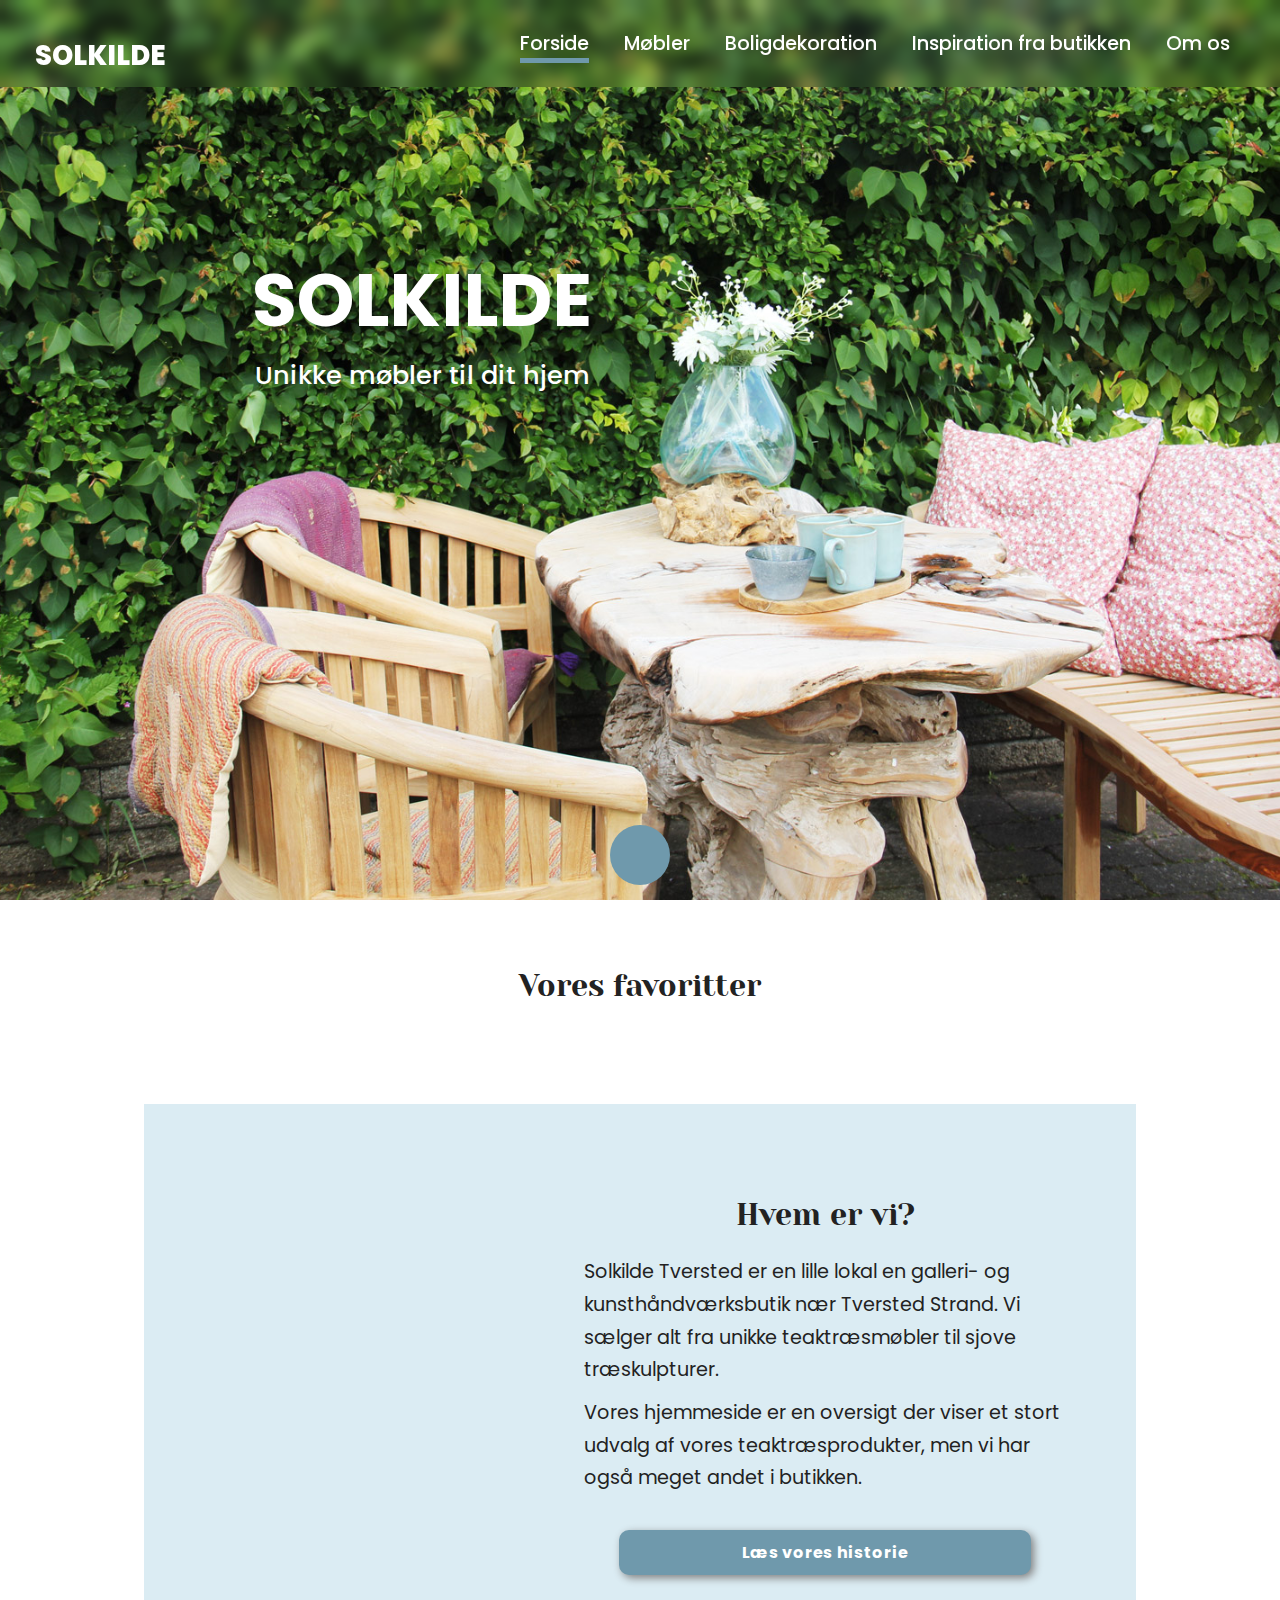
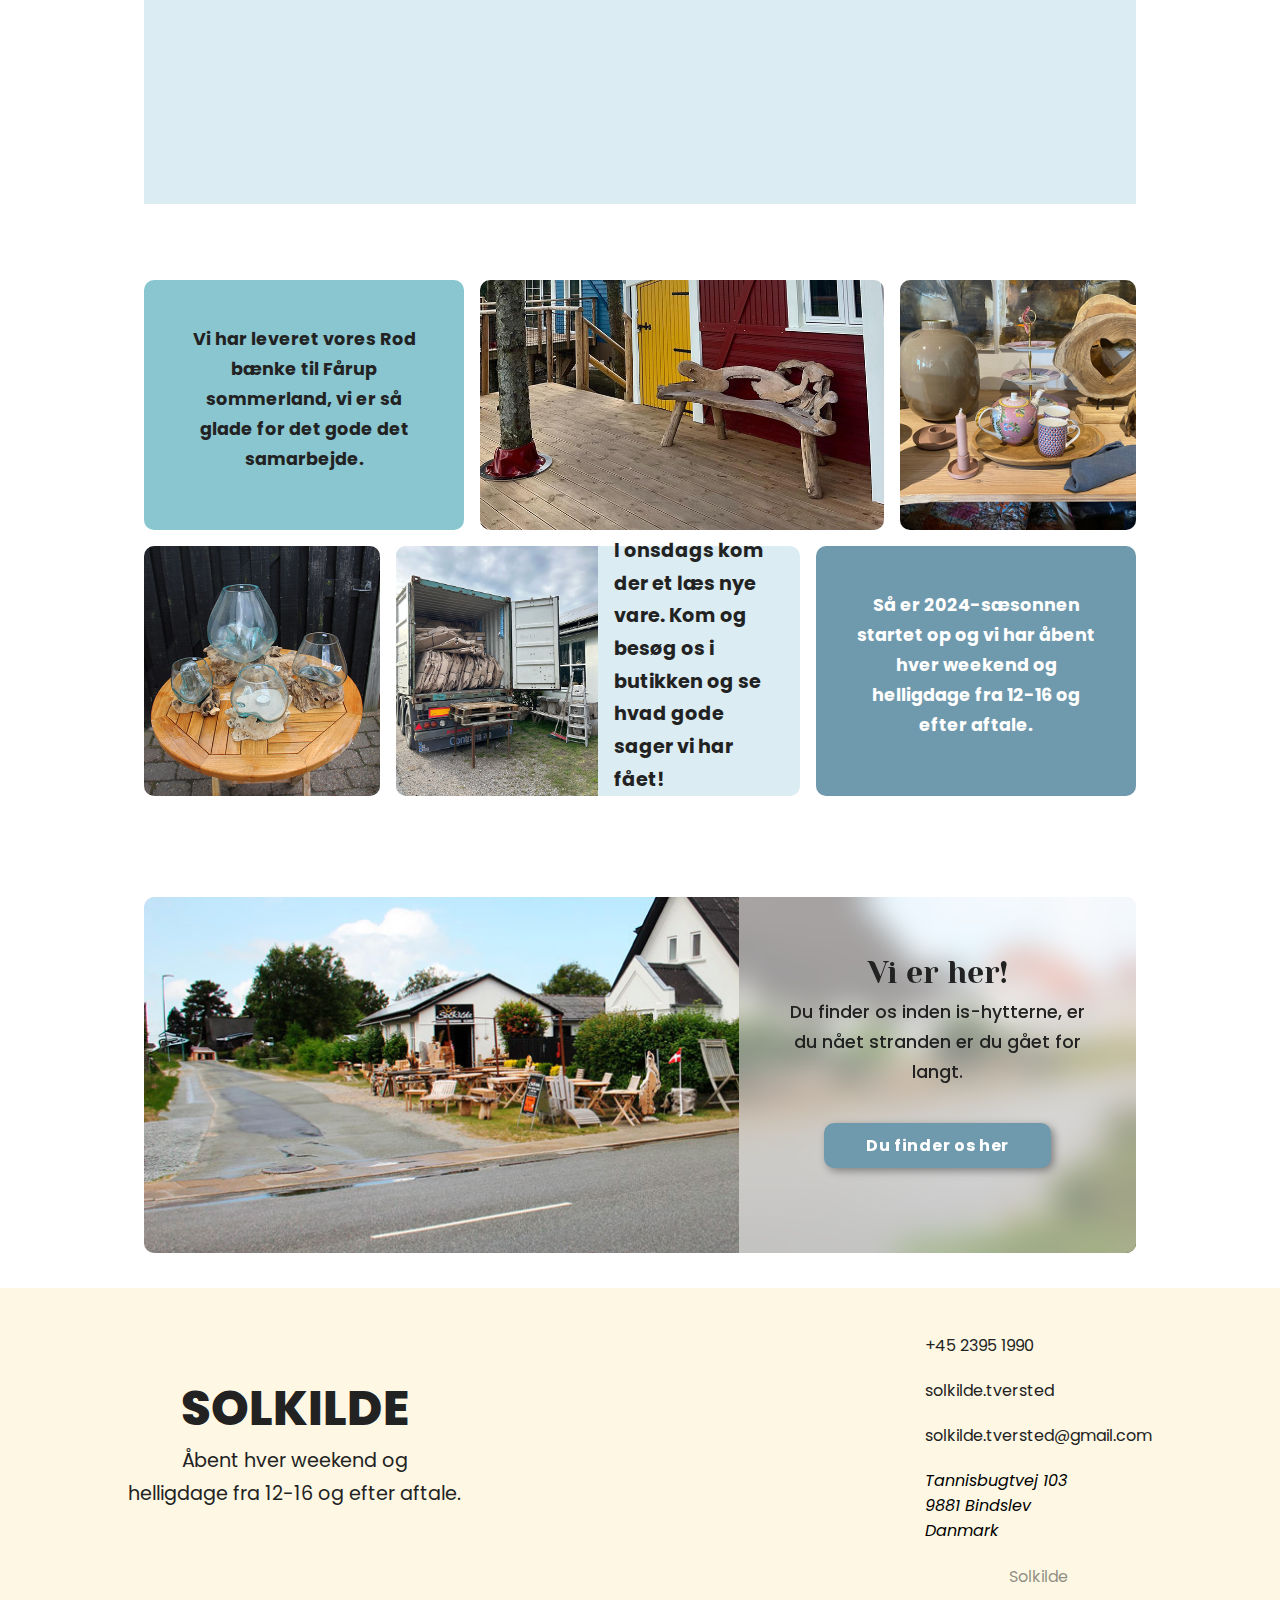
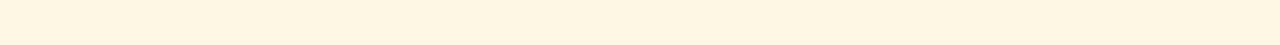
==== index.html @ b766b7ad "Animation" ====
<!DOCTYPE html>
<html lang="da">

<head>
  <meta charset="UTF-8" />
  <meta name="viewport" content="width=device-width, initial-scale=1.0" />
  <meta name="description" content="-" />
  <!--UPDATE-->
  <meta name="keywords" content="-" />
  <!--UPDATE-->

  <title>Solkilde</title>
  <!--UPDATE-->

  <link rel="icon" type="image/x-icon" href="./assets/fav.svg" />
  <!-- UPDATE-->
  <link rel="stylesheet" href="./assets/css/style.css" />
  <link rel="stylesheet" href="https://cdnjs.cloudflare.com/ajax/libs/font-awesome/6.5.2/css/all.min.css"
    integrity="sha512-SnH5WK+bZxgPHs44uWIX+LLJAJ9/2PkPKZ5QiAj6Ta86w+fsb2TkcmfRyVX3pBnMFcV7oQPJkl9QevSCWr3W6A=="
    crossorigin="anonymous" referrerpolicy="no-referrer" />
  <script src="./assets/javascript/app.js" defer></script>
</head>

<body>
  <header class="fullWidthMobil index">
    <nav>
      <a href="./index.html" class="logo">Solkilde</a>
      <button aria-label="menu" class="menu">
        <i class="fa-solid fa-bars"></i>
      </button>
      <!--https://fontawesome.com/icons/bars?f=classic&s=solid-->
      <div class="mobilMenu hidden">
        <button aria-label="close menu">
          <i class="fa-solid fa-xmark"></i></button><!--https://fontawesome.com/icons/xmark?f=classic&s=solid-->
        <p class="logo">Solkilde</p>
        <ul>
          <li><a class="active" href="./index.html">Forside</a></li>
          <li><a href="./mobler.html">Møbler</a></li>
          <li><a href="./boligdekoration.html">Boligdekoration</a></li>
          <li><a href="./inspiration.html">Inspiration fra butikken</a></li>
          <li><a href="./om-os.html">Om os</a></li>
        </ul>
      </div>

      <ul class="desktopNav index">
        <li><a class="active" href="./index.html">Forside</a></li>
        <li><a href="./mobler.html">Møbler</a></li>
        <li><a href="./boligdekoration.html">Boligdekoration</a></li>
        <li><a href="./inspiration.html">Inspiration fra butikken</a></li>
        <li><a href="./om-os.html">Om os</a></li>
      </ul>
    </nav>
    <div class="heroTextBox">
      <h1>Solkilde</h1>
      <h2>Unikke møbler til dit hjem</h2>
    </div>
    <div class="scroll">
     
      <button aria-label="scroll" class="scrollBtn">
        <i class="fa-solid fa-chevron-down"></i>
      </button>
      <!--https://fontawesome.com/icons/chevron-down?f=classic&s=solid-->
    </div>
  </header>

  <main>
    <section>
      <h2 class="index">Vores favoritter</h2>
      <div class="favoritter produktContainer"></div>
    </section>
    <section class="hvemErViSect fullWidthMobil index backgroundSecondary">
      <video autoplay muted>
        <source src="./assets/video/solkildeButik.mp4" type="video/mp4" />
      </video>
      <div class="hvemErViDesktop">
        <h2 class="index">Hvem er vi?</h2>
        <p>
          Solkilde Tversted er en lille lokal en galleri- og
          kunsthåndværksbutik nær Tversted Strand. Vi sælger alt fra unikke
          teaktræsmøbler til sjove træskulpturer.
        </p>
        <p>
          Vores hjemmeside er en oversigt der viser et stort udvalg af vores
          teaktræsprodukter, men vi har også meget andet i butikken.
        </p>
        <a class="btn" href="./om-os.html">Læs vores historie</a>
      </div>
    </section>
    <section class="bentoMobil fullWidthMobil">
      <div class="backgroundAccent">
        <p>
          Vi har leveret vores Rod bænke til Fårup sommerland, vi er så glade
          for det gode det samarbejde.
        </p>
      </div>

      <div class="imgContainer">
        <img src="./assets/img/faarupSommerlandBænk.jpg" alt="Rodbænk stående i Fårup Sommerland. " />
      </div>

      <div class="backgroundInteract">
        <p>
          Så er 2024-sæsonnen startet op og vi har åbent hver weekend og
          helligdage fra 12-16 og efter aftale.
        </p>
      </div>
    </section>
    <section class="bentoDesktop">
      <div class="backgroundAccent item1">
        <p>
          Vi har leveret vores Rod bænke til Fårup sommerland, vi er så glade
          for det gode det samarbejde.
        </p>
      </div>

      <div class="imgContainer item2">
        <img src="./assets/img/faarupSommerlandBænk.jpg" alt="Rodbænk stående i Fårup Sommerland. " />
      </div>

      <div class="imgContainer item3">
        <img src="./assets/img/opsætningbutik.jpg" alt="Rodbænk stående i Fårup Sommerland. " />
      </div>

      <div class="imgContainer item4">
        <img src="./assets/img/rodVaser.jpg" alt="Rodbænk stående i Fårup Sommerland. " />
      </div>

      <div class="item5">
        <div class="imgContainer">
          <img src="./assets/img/container.jpg" alt="Rodbænk stående i Fårup Sommerland. " />
        </div>
        <p>
          I onsdags kom der et læs nye vare. Kom og besøg os i butikken og se
          hvad gode sager vi har fået!
        </p>
      </div>

      <div class="backgroundInteract item6">
        <p>
          Så er 2024-sæsonnen startet op og vi har åbent hver weekend og
          helligdage fra 12-16 og efter aftale.
        </p>
      </div>
    </section>
    <section class="herErVi fullWidthMobil">
      <div>
        <!-- <img src="./assets/img/solkildeButik.jpg" alt="billede af solkilde butik"> -->
      </div>
      <div class="blur">
        <h2 class="index">Vi er her!</h2>
        <p>
          Du finder os inden is-hytterne, er du nået stranden er du gået for
          langt.
        </p>
        <a class="btn"
          href="https://www.google.com/maps/place//data=!4m2!3m1!1s0x4648caab7d698fb9:0x775191254d55f188?sa=X&ved=1t:8290&ictx=111"
          target="_blank">Du finder os her</a>
      </div>
    </section>
  </main>

  <footer></footer>
</body>

</html>
---- assets/css/style.css ----
/* --- IMPORTS --- */

@import url("https://fonts.googleapis.com/css2?family=Poppins:ital,wght@0,100;0,200;0,300;0,400;0,500;0,600;0,700;0,800;0,900;1,100;1,200;1,300;1,400;1,500;1,600;1,700;1,800;1,900&family=Yeseva+One&display=swap");

/* --- VARIABLES --- */
:root {
    /* COLORS */
    --primaryColor: #fdf7e3;
    --secondaryColor: #dbecf3;
    --accentColor: #8ac6d0;
    --interactableColor: #6f99ac;
    --hoverButtonColor: #638a9c;
    --backgroundColor: whiteSmoke;
    --baseTextDarkColor: #222;
    --baseTextLightColor: #ffff;

    /* TEXT  */
    --titleSizeMobile: 2.5rem;
    --baseTextSizeMobile: 1rem;
    --baseTextSizeDesktop: 1.2rem;

    /* SPACING */
    --smallSpacing: 10px;
    --standardSpacing: 16px;
    --mediumSpacing: 35px;
    --largeSpacing: 50px;
    --xLargeSpacing: 90px;

    /* DETAILS */
    --borderRadius: 10px;
    --round: 50%;
    --shadow: 3px 3px 8px gray;
}

/* --- UTILLITIES --- */
*,
*::after,
*::before {
    box-sizing: border-box;
}

.fullWidthMobil {
    grid-column: 1/-1;
}

.backgroundSecondary {
    background: var(--secondaryColor);
    padding: 0 var(--mediumSpacing);
}

.blur {
    background: rgba(255, 255, 255, 0.5);
    padding: var(--largeSpacing);
    height: 100%;
    backdrop-filter: blur(15px);
}

.logo {
    font-size: 1.7rem;
    font-weight: 800;
    text-transform: uppercase;
    text-decoration: none;
    text-align: center;
    display: block;
}

.active:after {
    content: "";
    width: 50%;
    height: 5px;
    background: var(--interactableColor);
    position: absolute;
    bottom: 10px;
}

.hvemErViSect video {
    display: none;
}

.bentoDesktop {
    display: none;
}

.filterDesktopContainer {
    display: none;
}

.imgsContainer {
    display: none;
}

/* --- GENERALS --- */

body {
    margin: 0;
}

main {
    display: grid;
    grid-template-columns: var(--mediumSpacing) repeat(4, 1fr) var(--mediumSpacing);
}

section {
    grid-column: 2/-2;
    margin: var(--smallSpacing) 0;
}

article {}

img {
    width: 100%;
    height: 100%;
    object-fit: cover;
    object-position: center;
}

a,
li,
label {
    font-family: "Poppins", sans-serif;
    color: var(--baseTextDarkColor);
}

i {}

address {
    font-family: "Poppins", sans-serif;
    display: flex;
}

/* --- TEXT --- */
h1,
h2,
h3,
h4,
h5,
h6,
p {
    grid-column: 2 / -2;
    color: var(--baseTextDarkColor);
    line-height: 1.7;
}

h1,
h2.index {
    font-size: 1.9rem;
    margin: var(--standardSpacing) 0;
    text-align: center;
    font-weight: 400;
    font-family: "Yeseva One", serif;
}

h2.index {
    margin: var(--largeSpacing) 0 var(--standardSpacing) 0px;
}

h2 {
    font-size: 1.5rem;
    margin: var(--mediumSpacing) 0 var(--standardSpacing) 0px;
    font-weight: 400;
    font-family: "Yeseva One", serif;
    text-align: center;
}

h3 {
    font-size: 1.2rem;
    margin: var(--smallSpacing);
    text-align: center;
    font-weight: 600;
    font-family: "Poppins", sans-serif;
}

p {
    margin: 0 0 var(--smallSpacing) 0;
    color: var(--baseTextDarkColor);
    font-family: "Poppins", sans-serif;
    font-size: var(--baseTextSizeMobile);
}

/* --- BUTTONS --- */
button {
    background: none;
    border: none;
    cursor: pointer;
}

a.btn,
.filterMobilContainer button,
.produkter button {
    background: var(--interactableColor);
    padding: var(--smallSpacing) var(--standardSpacing);
    text-decoration: none;
    font-weight: 700;
    color: var(--baseTextLightColor);
    border-radius: var(--borderRadius);
    letter-spacing: 0.7px;
    margin: var(--mediumSpacing);
    display: block;
    text-align: center;
    box-shadow: var(--shadow);
}

a.btn:hover,
.produkter button:hover,
.filterMobilContainer button:hover {
    background: var(--hoverButtonColor);
    transform: scale(1.05);
    transition: 0.3s ease-in-out;
}

.filterMobilContainer button,
.produkter button {
    margin: var(--smallSpacing) 0;
    display: flex;
    gap: var(--smallSpacing);
    align-items: center;
    font-size: 1rem;
}

.filterMobilContainer button i {
    font-size: 1.2rem;
}

/* --- NAVIGATION OG INDEX HEADER--- */
.desktopNav {
    display: none;
}

header.index {
    background-image: url("../img/HeroMobil01.jpg");
    height: 100vh;
    background-size: cover;
    background-position: right;
    position: relative;
}

header h1 {
    font-size: 4.6rem;
    font-family: "Poppins", sans-serif;
    text-transform: uppercase;
    font-weight: 700;
    /* margin-top: 350px; */
    color: var(--baseTextLightColor);
}

header h2 {
    font-size: 1.6rem;
    font-family: "Poppins", sans-serif;
    margin:-13% 0;
    font-weight: 500;
    color: var(--baseTextLightColor);
}

header .heroTextBox {
    /* background: rgba(0, 0, 0, 0.4); */
    min-height: 200px;
    position: relative;
    bottom: -15%;
}

header .scroll {
    margin-left: auto;
    margin-right: auto;
    display: flex;
    align-items: center;
    flex-direction: column;
    font-weight: 700;
    position: relative;
    bottom: -52%;
}

header .scroll p {
    font-size: 0.9rem;
    margin: 0;
    color: var(--baseTextLightColor);
}

.scrollBtn {
    font-size: 2.8rem;
    color: white;
    background: var(--interactableColor);
    border-radius: var(--round);
    width: 60px;
    height: 60px;
    animation: bounce 1.8s ease infinite;

}
@keyframes bounce {
  50%{
    transform: translateY(-30%);
  }  
}
nav {
    /* padding: var(--mediumSpacing) var(--mediumSpacing) var(--smallSpacing) var(--mediumSpacing); */
    display: flex;
    justify-content: space-between;
}

nav button {
    font-size: 2.5rem;
}

nav .logo,
nav .menu {
    padding: var(--mediumSpacing) var(--mediumSpacing) var(--smallSpacing) var(--mediumSpacing);
}

.index nav .logo,
.index nav .menu {
    color: var(--baseTextLightColor);
}

.mobilMenu {
    background: var(--secondaryColor);
    position: absolute;
    width: 100%;
    height: 100vh;
    padding: var(--smallSpacing);
    display: flex;
    flex-direction: column;
    z-index: 100;
}

nav .mobilMenu button {
    width: 50px;
    font-size: 3.5rem;
    position: absolute;
    right: 10px;
}

nav .mobilMenu .logo {
    text-align: center;
    font-size: 2.7rem;
    margin: var(--largeSpacing);
    color: var(--baseTextDarkColor);
}

nav .mobilMenu ul {
    padding: 0;
}

nav .mobilMenu li {
    list-style: none;
}

nav .mobilMenu a {
    text-decoration: none;
    font-size: 1.5rem;
    font-weight: 700;
    width: 100%;
    height: 70px;
    display: flex;
    align-items: center;
    justify-content: center;
    position: relative;
}

/* --- FOOTER --- */
footer {
    background: var(--primaryColor);
    padding: var(--mediumSpacing);
}

footer p {
    text-align: center;
}

footer a {
    text-decoration: none;
}

footer .kontakt {
    display: flex;
    flex-direction: column;
}

footer .kontakt div {
    display: flex;
    gap: var(--smallSpacing);
    margin: var(--smallSpacing) 0;
}

footer i {
    font-size: 2rem;
}

footer .copyright {
    justify-content: center;
    align-items: baseline;
    gap: 2px;
}

footer .copyright i,
footer .copyright p {
    font-size: 1rem;
    color: rgba(34, 34, 34, 0.5);
}

/* --- CONTAINERS --- */

.produktContainer.favoritter,
.produktContainer.mobler,
.produktContainer.relateredeProdukter,
.produktContainer.boligdekoration {
    display: flex;
    flex-wrap: wrap;
    gap: var(--standardSpacing);
}

.omSolkildeContainer {
    padding: 0 var(--mediumSpacing);
}

/* --- BENTOBOX --- */

.backgroundAccent {
    background: var(--accentColor);
    padding: var(--mediumSpacing);
    font-weight: 700;
    margin: var(--mediumSpacing) 0;
    text-align: center;
}

.backgroundAccent p {
    font-size: 1.1rem;
}

.bentoMobil .imgContainer {
    height: 250px;
}

.bentoMobil .imgContainer img {
    object-position: bottom;
}

.backgroundInteract {
    background: var(--interactableColor);
    padding: var(--mediumSpacing);
    font-weight: 700;
    margin-top: var(--mediumSpacing);
    text-align: center;
}

.backgroundInteract p {
    font-size: 1.1rem;
    color: var(--baseTextLightColor);
}

/* --- HER ER VI --- */
.herErVi h2 {
    margin: 0;
}

.herErVi p {
    font-size: 1.1rem;
    font-weight: 500;
}

.herErVi {
    background-image: url("../img/solkildeButik.jpg");
    background-size: cover;
    margin: var(--mediumSpacing) 0;
    text-align: center;
}

/* --- FREMSTILLING--- */
.fremstilling {
    margin: var(--mediumSpacing) 0;

    position: relative;
}

.fremstilling video {
    position: absolute;
    height: 100%;
    width: 100%;
    object-fit: cover;
    object-position: center;
}

.fremstilling .blur {
    height: 100%;
}

/* --- BEHANDLING OG PLEJE --- */

.behandlingOgPleje h3 {
    margin: 0;
}

.behandlingOgPleje .behandlingContainer {
    display: flex;
    flex-direction: column;
    gap: var(--mediumSpacing);
}

.behandlingOgPleje img {
    border-radius: var(--borderRadius) var(--borderRadius) 0 0;
    object-fit: cover;
    object-position: center;
}

.behandlingOgPleje .imgContainer {
    height: 200px;
}

/* --- HANDEL PÅ SIDEN --- */
.handel .imgContainer {
    width: 100%;
    height: 300px;
}

.handel {
    padding: 0;
    margin-bottom: var(--mediumSpacing);
}

.handel h2 {
    margin: var(--mediumSpacing) var(--mediumSpacing) 0 var(--mediumSpacing);
}

.handel p {
    margin: var(--smallSpacing) var(--mediumSpacing);
}

/* --- OPSTILING --- */

.opstilling {
    background: var(--secondaryColor);
}

.opstilling .imgContainer {
    height: 250px;
}

.opstilling .text {
    padding: var(--smallSpacing) var(--mediumSpacing);
}

/* --- PRODUKT CARD --- */

.produktPreview {
    width: 47%;
    margin-bottom: var(--smallSpacing);
}

.produktPreview a {
    text-decoration: none;
}

.produktPreview img {
    border-radius: var(--borderRadius);
    height: 150px;
}

.produktPreview h3 {
    text-align: center;
    margin: 0;
    font-weight: 400;
}

/* --- PRODUKT SIDE  --- */

.produktsideContainerMobil .imgContainer {
    height: 350px;
}

.produktsideContainerMobil .produktInfo {
    padding: 0 var(--mediumSpacing);
}

.produktsideContainerMobil h1 {
    text-align: left;
    margin: 0;
}

.produktsideContainerMobil .pris {
    font-style: italic;
    font-size: 1.2rem;
}

.produktsideContainerMobil .size p {
    margin: 0;
    font-weight: 700;
}

.produktsideContainerMobil .teak {
    display: flex;
    align-items: center;
    gap: 3px;
    margin: var(--standardSpacing) var(--standardSpacing);
}

.produktsideContainerMobil .teak .imgContainer {
    height: 50px;
    width: 50px;
}

.faqBox {
    border: 2px solid var(--accentColor);
    border-radius: var(--borderRadius);
    padding: var(--smallSpacing);
    margin: var(--smallSpacing) 0;
}

.faqBox .icon {
    color: var(--accentColor);
    font-size: 2.5rem;
}

.faqBox h3 {
    display: flex;
    align-items: center;
    gap: var(--smallSpacing);
    line-height: 1.3;
    font-size: 1rem;
    text-align: left;
}

.faqBox p {
    margin: 0 var(--mediumSpacing);
}

/* --- KONTAKT  --- */
.contact {
    background: var(--secondaryColor);
    padding: 0 var(--mediumSpacing);
}

.contact input,
.contact textarea {
    border: 1px solid var(--accentColor);
    border-radius: var(--borderRadius);
    width: 100%;
    padding: 15px var(--standardSpacing);
    font-family: "Poppins", sans-serif;
}

.contact textarea {
    height: 150px;
}

.contact label {
    position: absolute;
    margin-left: 20px;
    color: grey;
    transition: all 0.4s;
    top: 25px;
    transform: translateY(-50%);
    cursor: text;
    display: block;
}

.contact .formGroup {
    position: relative;
    margin-top: 25px;
}

.contact .moveUp {
    margin-top: -25px;
    margin-left: 5px;
    font-size: 14px;
    background: var(--interactableColor);
    color: white;
    padding: 4px 8px;
    border-radius: var(--borderRadius);
    min-width: 50px;
}

.contact #submitBtn {
    background: var(--interactableColor);
    color: white;
    float: right;
    border-radius: var(--borderRadius);
    padding: var(--smallSpacing) var(--mediumSpacing);
    font-size: 1.3rem;
    font-weight: 700;
    margin: var(--smallSpacing) 0 var(--largeSpacing) 0;
}

/* --- FILTER --- */
.filterMobilContainer {
    display: flex;
    align-items: flex-end;
    flex-direction: column;
    position: relative;
    margin: 0 var(--mediumSpacing);
}

.filterMobilContainer .filterBox {
    width: 100%;
    padding: var(--mediumSpacing);
    background: white;
    position: absolute;

    border: 2px solid var(--interactableColor);
    border-radius: var(--borderRadius);
}

.filterMobilContainer button {
    width: 110px;
    justify-content: center;
}

.filterMobilContainer .filterGroup {
    display: flex;
    flex-direction: column;
    border-bottom: 3px solid var(--accentColor);
}

.filterMobilContainer .filterBox button {
    background: none;
    box-shadow: none;
    color: #222;
    width: 50px;
    position: absolute;
    right: 10px;
    top: 10px;
}

.filterMobilContainer .filterBox button i {
    font-size: 2.5rem;
}

.filterGroup input {
    width: 20px;
    height: 20px;
    border-radius: var(--borderRadius);
    border: 92px solid #222;
}

.filterBox label {
    height: 40px;
    display: flex;
    align-items: center;
    gap: 5px;
}

/* --- TING DER SKAL VÆRE HER FORDI SPECIFICITY --- */

.hidden {
    display: none;
}

/* --- MEDIA QUERY--- */
@media only screen and (min-width: 900px) {
    .fremstilling .blur {
        margin-left: 40%;
    }
}

@media only screen and (min-width: 1200px) {

    header.index {
        background-image: url("../img/Hero01.jpg");
        height: 100vh;
        background-size: cover;
        background-position: center;
        position: relative;
    }
    header .heroTextBox{
            min-height: 200px;
            position: relative;
            bottom: -15%;
            left: -17%;
        }
        header h2 {
            font-size: 1.6rem;
            font-family: "Poppins", sans-serif;
            margin: -2% 0;
            font-weight: 500;
            color: var(--baseTextLightColor);
        }
    
        header .scroll {
            margin-left: auto;
            margin-right: auto;
            display: flex;
            align-items: center;
            flex-direction: column;
            font-weight: 700;
            position: relative;
            bottom: -58%;
        }
    main {
        grid-template-columns: 10% repeat(12, 1fr) 10%;
        gap: var(--standardSpacing);
    }

    .fullWidthMobil {
        grid-column: 2/-2;
    }

    .omSolkilde {
        display: flex;
    }

    .omSolkilde .imgContainer {
        /* max-height: 700px; */
        width: 40%;
    }

    .omSolkildeContainer {
        width: 60%;
    }

    p,
    li {
        font-size: var(--baseTextSizeDesktop);
    }

    h1 {
        font-size: 3.2rem;
    }

    h2 {
        font-size: 2.3rem;
    }

    .omSolkildeContainer h1 {
        text-align: left;
    }

    section {
        /* height: 90vh; */
        margin-bottom: var(--largeSpacing);
    }

    .fullWidthDesktop {
        grid-column: 1/-1;
    }

    .fremstilling .blur {
        margin-left: 55%;
        padding: var(--smallSpacing) var(--xLargeSpacing);
        backdrop-filter: blur(25px);
    }

    .fremstilling {
        min-height: 600px;
    }

    .behandlingOgPleje .behandlingContainer {
        flex-direction: row;
    }

    .behandlingCard {
        width: 33%;
    }

    .behandlingContainer h3 {
        margin-top: var(--smallSpacing);
    }

    .handel {
        display: flex;
        height: 650px;
    }

    .handel .imgContainer {
        height: 100%;
        width: 60%;
    }

    .handelContainerDesktop {
        width: 40%;
        padding: var(--largeSpacing);
    }

    /* Media QUERY forside */
    .favoritter.produktContainer {
        flex-wrap: nowrap;
    }

    .hvemErViSect video {
        width: 55%;
        object-fit: cover;
        object-position: center;
        border-radius: var(--borderRadius);
        margin: var(--mediumSpacing);
        display: flex;
    }

    .hvemErViSect {
        display: flex;
        height: 700px;
    }

    .hvemErViDesktop {
        margin: var(--mediumSpacing);
    }

    .bentoMobil {
        display: none;
    }

    .bentoDesktop {
        display: grid;
        grid-template-rows: 250px 250px;
        grid-template-columns: repeat(12, 1fr);
        gap: var(--standardSpacing);
    }

    .bentoDesktop .item1 {
        grid-column: 1/5;

        margin: 0;
        display: flex;
        align-items: center;
    }

    .bentoDesktop .item2 {
        grid-column: 5/10;
    }

    .bentoDesktop .item3 {
        grid-column: 10/13;
    }

    .bentoDesktop .item4 {
        grid-column: 1/4;
        grid-row: 2;
    }

    .bentoDesktop .item5 {
        grid-column: 4/9;
        grid-row: 2;
        display: flex;
        align-items: center;
        background: var(--secondaryColor);
    }

    .bentoDesktop .item5 .imgContainer {
        width: 50%;
        height: 100%;
    }

    .bentoDesktop .item5 p {
        width: 50%;
        padding: var(--standardSpacing);
        font-weight: 700;
    }

    .bentoDesktop .item6 {
        grid-column: 9/13;
        grid-row: 2;
        margin: 0;
        display: flex;
        align-items: center;
    }

    .item1,
    .item2 img,
    .item3 img,
    .item4 img,
    .item5,
    .item6 {
        border-radius: var(--borderRadius);
    }

    .item5 img {
        border-radius: var(--borderRadius) 0 0 var(--borderRadius);
    }

    .herErVi .blur {
        margin-left: 60%;
        border-radius: 0 var(--borderRadius) var(--borderRadius) 0;
    }

    .herErVi {
        background-position: center;
        background-size: cover;
        border-radius: var(--borderRadius);
    }

    footer {
        display: flex;
        justify-content: space-between;
        padding: var(--mediumSpacing) 10%;
    }

    footer .logo {
        margin-top: var(--largeSpacing);
        font-size: 3rem;
    }

    .menu {
        display: none;
    }

    .desktopNav {
        display: flex;
        gap: var(--mediumSpacing);
        padding: 0;
        margin: 0;
        align-items: center;
        margin-right: var(--largeSpacing);
    }

    .desktopNav.index a {
        color: var(--baseTextLightColor);
        text-decoration: none;
        font-size: 1.2rem;
        font-weight: 500;
    }

    .desktopNav a {
        text-decoration: none;
        font-size: 1.2rem;
        font-weight: 500;
    }

    nav {
        backdrop-filter: blur(8px);
    }

    .desktopNav li {
        list-style: none;
        position: relative;
    }

    .active::after {
        width: 100%;
        left: 0;
        bottom: -5px;
    }

    .desktopNav a:hover {
        /* todo */
    }

    .beskrivelse {
        grid-column: 4/12;
        margin: 0 var(--xLargeSpacing);

    }

    .filterMobilContainer {
        display: none;
    }

    .filterDesktopContainer {
        display: flex;
        grid-column: 2/5;
    }

    .filterDesktopContainer .filterBox {
        padding: var(--mediumSpacing);
        background: white;
        border: 2px solid var(--interactableColor);
        border-radius: var(--borderRadius);
        width: 100%;
        max-height: 1250px;
    }

    .filterDesktopContainer h3 {
        text-align: left;
        font-size: 1rem;
    }

    .produkter {
        grid-column: 5/-2;
    }

    .produkter .produktPreview {
        width: 31%;
    }

    .produktPreview img {
        height: 250px;
    }

    .produkter button {
        margin: auto;
    }

    .opstilling {
        display: flex;
    }

    .opstilling .imgContainer {
        width: 50%;
        height: 100%;
    }

    .opstilling .text {
        width: 50%;
        padding: var(--largeSpacing) var(--xLargeSpacing);
    }

    /* selve Produket */
    .allFaq {
        display: flex;
        gap: var(--standardSpacing);
    }

    .allFaq .faqBox {
        width: fit-content;
        margin: 0;
        height: 1fr;

    }

    .faqBox p {
        margin: 0 var(--standardSpacing) var(--standardSpacing);
    }

    .faqBox h3 {
        font-size: 1.3rem;
    }

    .contact {
        border-radius: var(--borderRadius);
    }

    .contact form {
        display: flex;
        gap: var(--smallSpacing);
        width: 100%;
    }

    .contact .formContainer {
        width: 50%;
    }

    .contact #message {
        height: 210px;
    }

    .produktContainer.relateredeProdukter {
        flex-wrap: nowrap;
    }

    .produktsideContainerMobil {
        display: flex;
        margin: 0;
    }

    .produktImgContainer {
        width: 45%;
    }

    .produktsideContainerMobil .produktInfo {
        width: 55%;
    }

    .mainImg img {

        border-radius: 0 10px 10px 0;
    }

    .produktsideContainerMobil .imgContainer {
        height: 70vh;
    }

    .imgsContainer {

        display: flex;
        width: 100%;
        height: 150px;
        flex-direction: row;
        align-items: center;
        justify-content: center;
        padding: var(--smallSpacing);
        gap: var(--smallSpacing);

    }

    .imgsContainer img {
        border-radius: var(--borderRadius);
        width: 19%;

    }


}
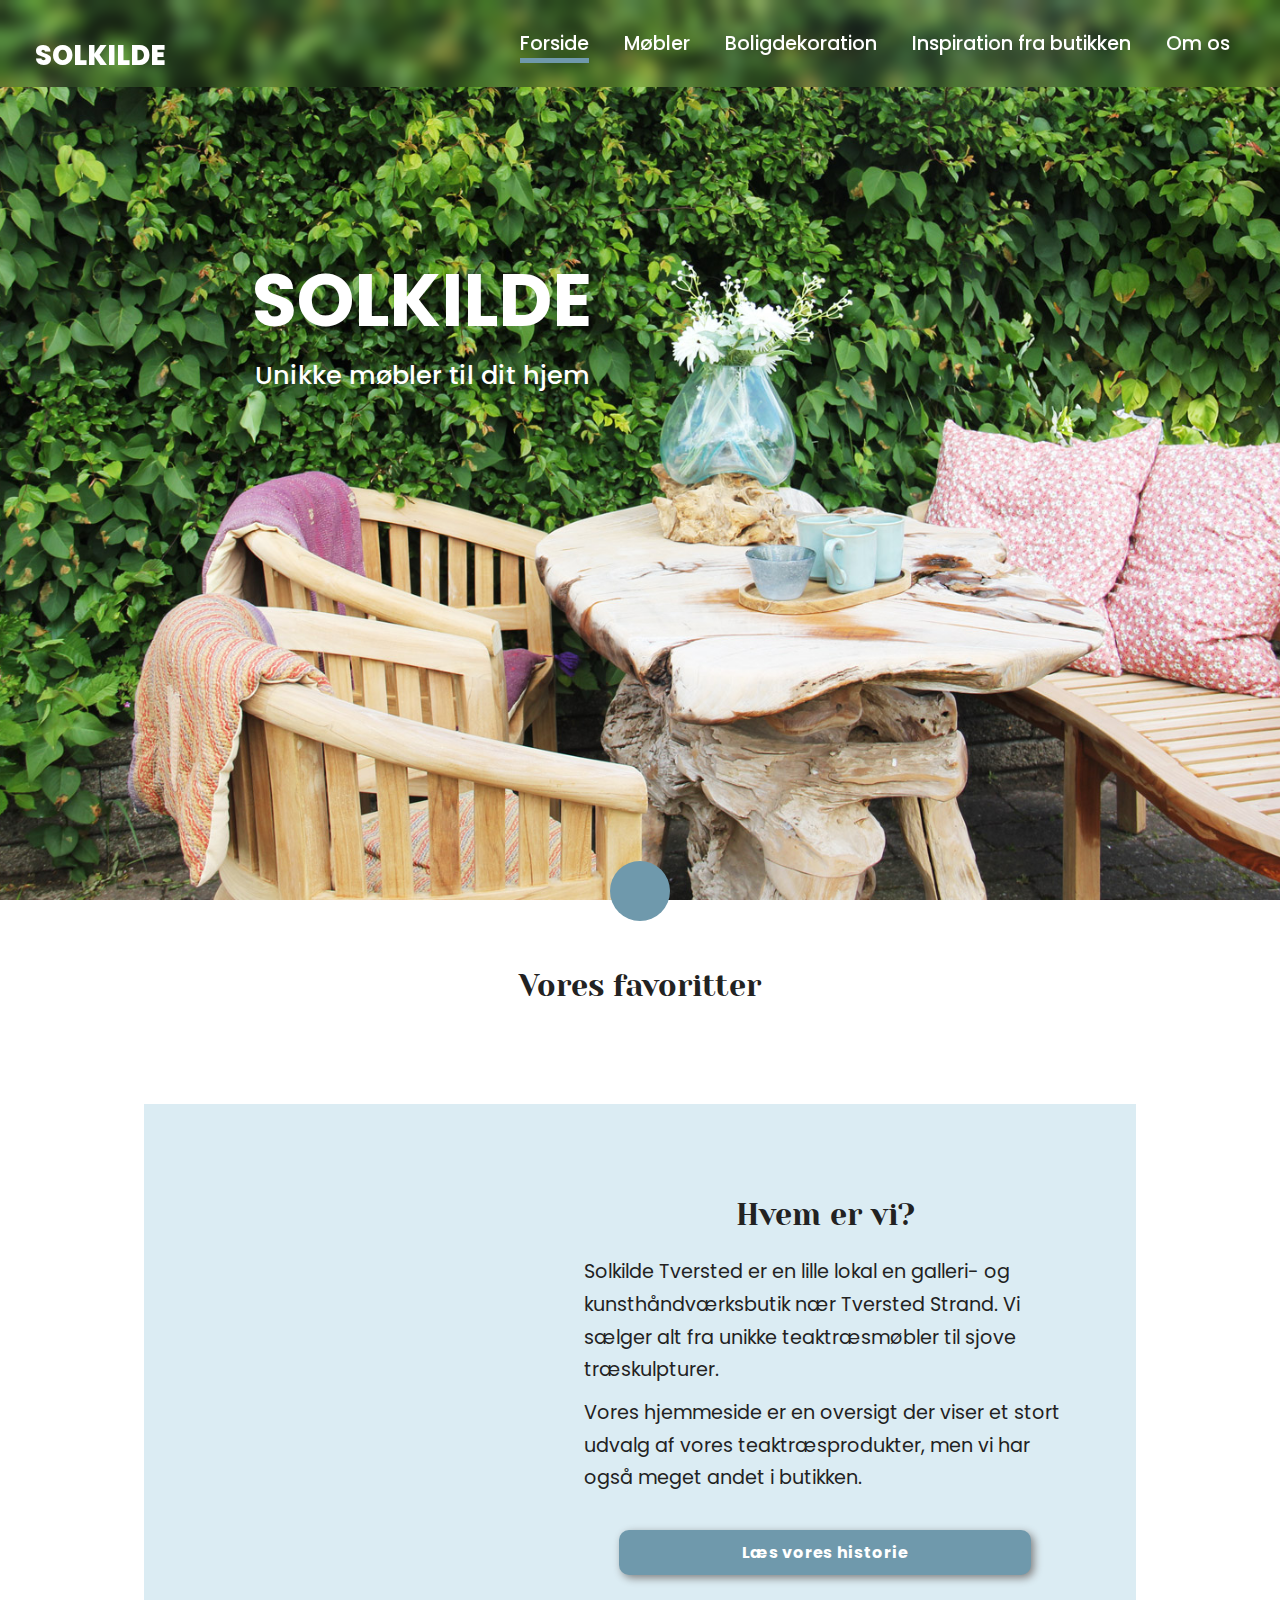
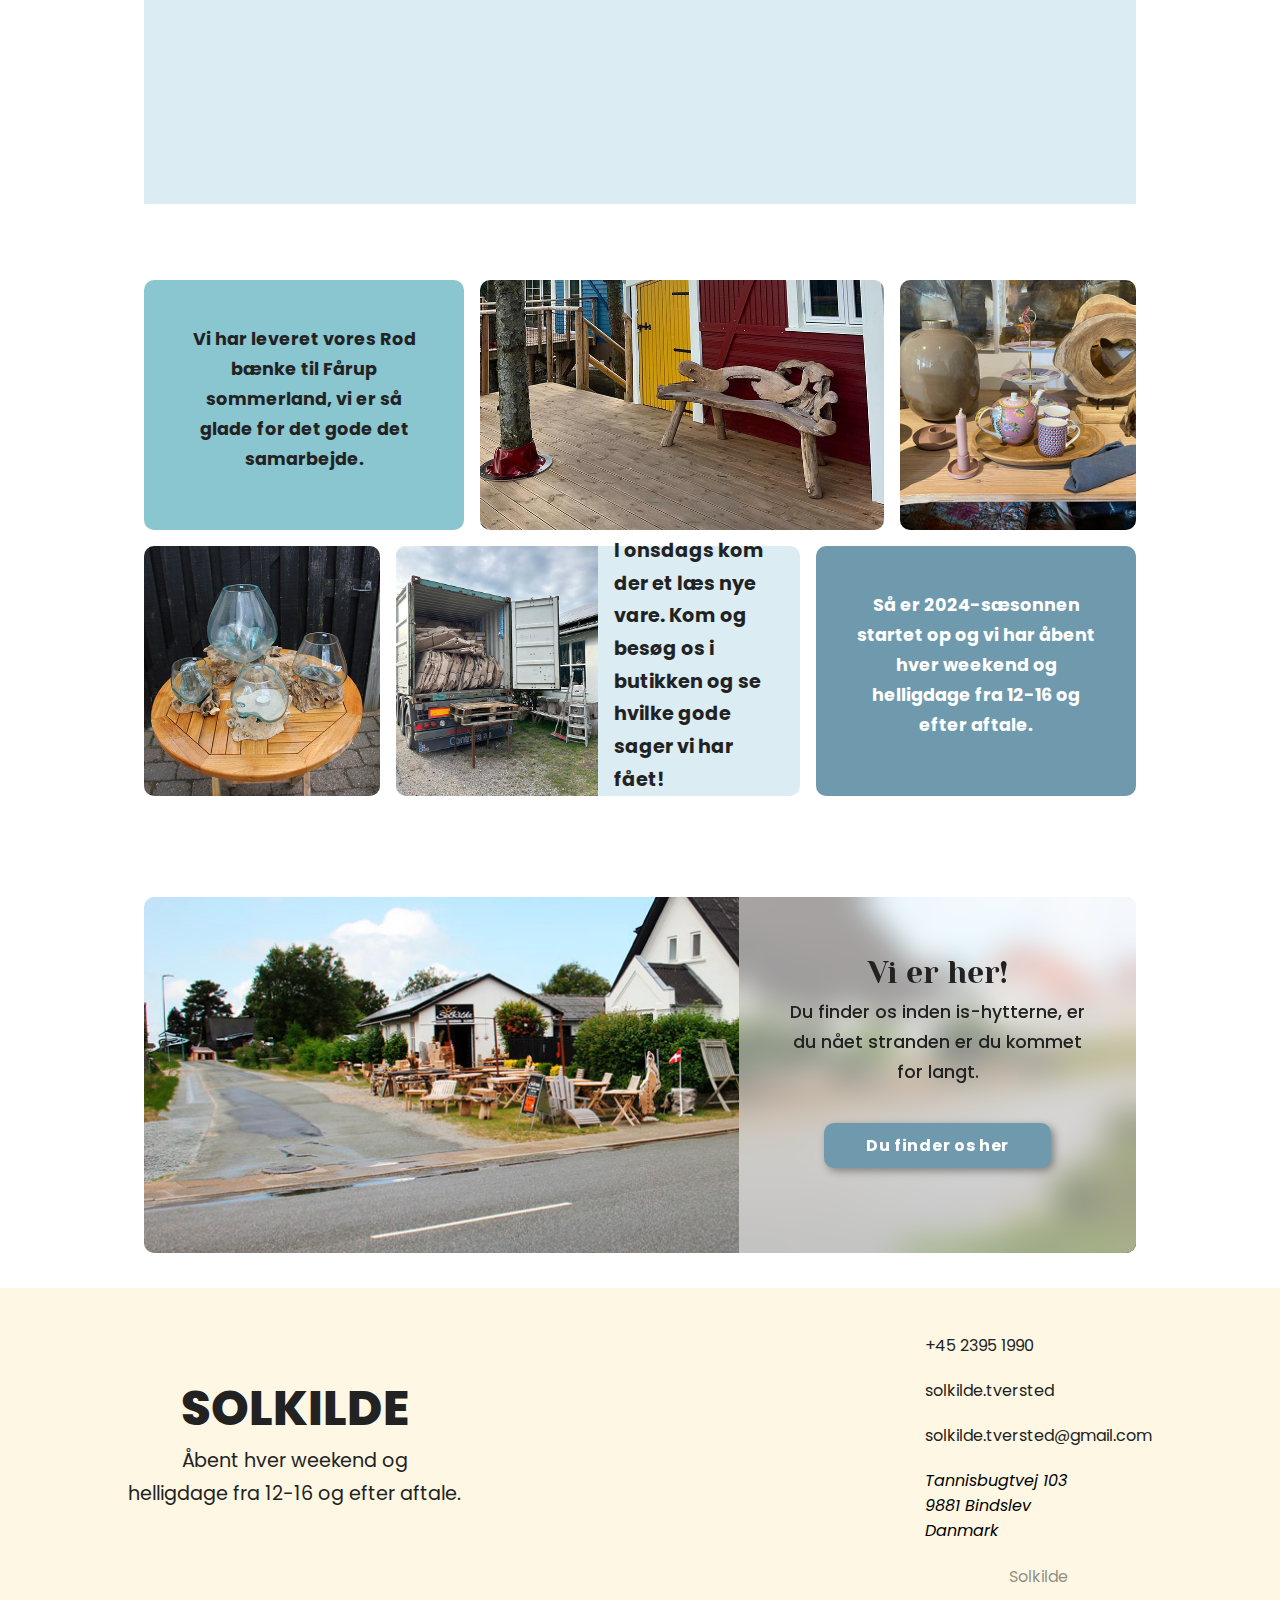
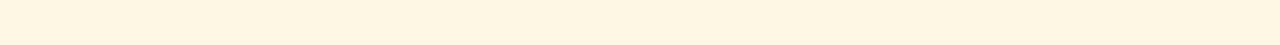
==== commit bf70fbba: "Deleted comments for icons" ====
--- a/index.html
+++ b/index.html
@@ -1,165 +1,182 @@
 <!DOCTYPE html>
 <html lang="da">
+  <head>
+    <meta charset="UTF-8" />
+    <meta name="viewport" content="width=device-width, initial-scale=1.0" />
+    <meta name="description" content="-" />
+    <!--UPDATE-->
+    <meta name="keywords" content="-" />
+    <!--UPDATE-->
 
-<head>
-  <meta charset="UTF-8" />
-  <meta name="viewport" content="width=device-width, initial-scale=1.0" />
-  <meta name="description" content="-" />
-  <!--UPDATE-->
-  <meta name="keywords" content="-" />
-  <!--UPDATE-->
+    <title>Solkilde</title>
+    <!--UPDATE-->
 
-  <title>Solkilde</title>
-  <!--UPDATE-->
+    <link rel="icon" type="image/x-icon" href="./assets/fav.svg" />
+    <!-- UPDATE-->
+    <link rel="stylesheet" href="./assets/css/style.css" />
+    <link
+      rel="stylesheet"
+      href="https://cdnjs.cloudflare.com/ajax/libs/font-awesome/6.5.2/css/all.min.css"
+      integrity="sha512-SnH5WK+bZxgPHs44uWIX+LLJAJ9/2PkPKZ5QiAj6Ta86w+fsb2TkcmfRyVX3pBnMFcV7oQPJkl9QevSCWr3W6A=="
+      crossorigin="anonymous"
+      referrerpolicy="no-referrer"
+    />
+    <script src="./assets/javascript/app.js" defer></script>
+  </head>
 
-  <link rel="icon" type="image/x-icon" href="./assets/fav.svg" />
-  <!-- UPDATE-->
-  <link rel="stylesheet" href="./assets/css/style.css" />
-  <link rel="stylesheet" href="https://cdnjs.cloudflare.com/ajax/libs/font-awesome/6.5.2/css/all.min.css"
-    integrity="sha512-SnH5WK+bZxgPHs44uWIX+LLJAJ9/2PkPKZ5QiAj6Ta86w+fsb2TkcmfRyVX3pBnMFcV7oQPJkl9QevSCWr3W6A=="
-    crossorigin="anonymous" referrerpolicy="no-referrer" />
-  <script src="./assets/javascript/app.js" defer></script>
-</head>
+  <body>
+    <header class="fullWidthMobil index">
+      <nav>
+        <a href="./index.html" class="logo">Solkilde</a>
+        <button aria-label="menu" class="menu">
+          <i class="fa-solid fa-bars"></i>
+        </button>
 
-<body>
-  <header class="fullWidthMobil index">
-    <nav>
-      <a href="./index.html" class="logo">Solkilde</a>
-      <button aria-label="menu" class="menu">
-        <i class="fa-solid fa-bars"></i>
-      </button>
-      <!--https://fontawesome.com/icons/bars?f=classic&s=solid-->
-      <div class="mobilMenu hidden">
-        <button aria-label="close menu">
-          <i class="fa-solid fa-xmark"></i></button><!--https://fontawesome.com/icons/xmark?f=classic&s=solid-->
-        <p class="logo">Solkilde</p>
-        <ul>
+        <div class="mobilMenu hidden">
+          <button aria-label="close menu">
+            <i class="fa-solid fa-xmark"></i>
+          </button>
+          <p class="logo">Solkilde</p>
+          <ul>
+            <li><a class="active" href="./index.html">Forside</a></li>
+            <li><a href="./mobler.html">Møbler</a></li>
+            <li><a href="./boligdekoration.html">Boligdekoration</a></li>
+            <li><a href="./inspiration.html">Inspiration fra butikken</a></li>
+            <li><a href="./om-os.html">Om os</a></li>
+          </ul>
+        </div>
+
+        <ul class="desktopNav index">
           <li><a class="active" href="./index.html">Forside</a></li>
           <li><a href="./mobler.html">Møbler</a></li>
           <li><a href="./boligdekoration.html">Boligdekoration</a></li>
           <li><a href="./inspiration.html">Inspiration fra butikken</a></li>
           <li><a href="./om-os.html">Om os</a></li>
         </ul>
+      </nav>
+      <div class="heroTextBox">
+        <h1>Solkilde</h1>
+        <h2>Unikke møbler til dit hjem</h2>
       </div>
+      <div class="scroll">
+        <button aria-label="scroll" class="scrollBtn">
+          <i class="fa-solid fa-chevron-down"></i>
+        </button>
+      </div>
+    </header>
 
-      <ul class="desktopNav index">
-        <li><a class="active" href="./index.html">Forside</a></li>
-        <li><a href="./mobler.html">Møbler</a></li>
-        <li><a href="./boligdekoration.html">Boligdekoration</a></li>
-        <li><a href="./inspiration.html">Inspiration fra butikken</a></li>
-        <li><a href="./om-os.html">Om os</a></li>
-      </ul>
-    </nav>
-    <div class="heroTextBox">
-      <h1>Solkilde</h1>
-      <h2>Unikke møbler til dit hjem</h2>
-    </div>
-    <div class="scroll">
-     
-      <button aria-label="scroll" class="scrollBtn">
-        <i class="fa-solid fa-chevron-down"></i>
-      </button>
-      <!--https://fontawesome.com/icons/chevron-down?f=classic&s=solid-->
-    </div>
-  </header>
+    <main>
+      <section>
+        <h2 class="index">Vores favoritter</h2>
+        <div class="favoritter produktContainer"></div>
+      </section>
+      <section class="hvemErViSect fullWidthMobil index backgroundSecondary">
+        <video autoplay muted>
+          <source src="./assets/video/solkildeButik.mp4" type="video/mp4" />
+        </video>
+        <div class="hvemErViDesktop">
+          <h2 class="index">Hvem er vi?</h2>
+          <p>
+            Solkilde Tversted er en lille lokal en galleri- og
+            kunsthåndværksbutik nær Tversted Strand. Vi sælger alt fra unikke
+            teaktræsmøbler til sjove træskulpturer.
+          </p>
+          <p>
+            Vores hjemmeside er en oversigt der viser et stort udvalg af vores
+            teaktræsprodukter, men vi har også meget andet i butikken.
+          </p>
+          <a class="btn" href="./om-os.html">Læs vores historie</a>
+        </div>
+      </section>
+      <section class="bentoMobil fullWidthMobil">
+        <div class="backgroundAccent">
+          <p>
+            Vi har leveret vores Rod bænke til Fårup sommerland, vi er så glade
+            for det gode det samarbejde.
+          </p>
+        </div>
 
-  <main>
-    <section>
-      <h2 class="index">Vores favoritter</h2>
-      <div class="favoritter produktContainer"></div>
-    </section>
-    <section class="hvemErViSect fullWidthMobil index backgroundSecondary">
-      <video autoplay muted>
-        <source src="./assets/video/solkildeButik.mp4" type="video/mp4" />
-      </video>
-      <div class="hvemErViDesktop">
-        <h2 class="index">Hvem er vi?</h2>
-        <p>
-          Solkilde Tversted er en lille lokal en galleri- og
-          kunsthåndværksbutik nær Tversted Strand. Vi sælger alt fra unikke
-          teaktræsmøbler til sjove træskulpturer.
-        </p>
-        <p>
-          Vores hjemmeside er en oversigt der viser et stort udvalg af vores
-          teaktræsprodukter, men vi har også meget andet i butikken.
-        </p>
-        <a class="btn" href="./om-os.html">Læs vores historie</a>
-      </div>
-    </section>
-    <section class="bentoMobil fullWidthMobil">
-      <div class="backgroundAccent">
-        <p>
-          Vi har leveret vores Rod bænke til Fårup sommerland, vi er så glade
-          for det gode det samarbejde.
-        </p>
-      </div>
+        <div class="imgContainer">
+          <img
+            src="./assets/img/faarupSommerlandBænk.jpg"
+            alt="Rodbænk stående i Fårup Sommerland. "
+          />
+        </div>
 
-      <div class="imgContainer">
-        <img src="./assets/img/faarupSommerlandBænk.jpg" alt="Rodbænk stående i Fårup Sommerland. " />
-      </div>
+        <div class="backgroundInteract">
+          <p>
+            Så er 2024-sæsonnen startet op og vi har åbent hver weekend og
+            helligdage fra 12-16 og efter aftale.
+          </p>
+        </div>
+      </section>
+      <section class="bentoDesktop">
+        <div class="backgroundAccent item1">
+          <p>
+            Vi har leveret vores Rod bænke til Fårup sommerland, vi er så glade
+            for det gode det samarbejde.
+          </p>
+        </div>
 
-      <div class="backgroundInteract">
-        <p>
-          Så er 2024-sæsonnen startet op og vi har åbent hver weekend og
-          helligdage fra 12-16 og efter aftale.
-        </p>
-      </div>
-    </section>
-    <section class="bentoDesktop">
-      <div class="backgroundAccent item1">
-        <p>
-          Vi har leveret vores Rod bænke til Fårup sommerland, vi er så glade
-          for det gode det samarbejde.
-        </p>
-      </div>
+        <div class="imgContainer item2">
+          <img
+            src="./assets/img/faarupSommerlandBænk.jpg"
+            alt="Rodbænk stående i Fårup Sommerland. "
+          />
+        </div>
 
-      <div class="imgContainer item2">
-        <img src="./assets/img/faarupSommerlandBænk.jpg" alt="Rodbænk stående i Fårup Sommerland. " />
-      </div>
+        <div class="imgContainer item3">
+          <img
+            src="./assets/img/opsætningbutik.jpg"
+            alt="Rodbænk stående i Fårup Sommerland. "
+          />
+        </div>
 
-      <div class="imgContainer item3">
-        <img src="./assets/img/opsætningbutik.jpg" alt="Rodbænk stående i Fårup Sommerland. " />
-      </div>
+        <div class="imgContainer item4">
+          <img
+            src="./assets/img/rodVaser.jpg"
+            alt="Rodbænk stående i Fårup Sommerland. "
+          />
+        </div>
 
-      <div class="imgContainer item4">
-        <img src="./assets/img/rodVaser.jpg" alt="Rodbænk stående i Fårup Sommerland. " />
-      </div>
+        <div class="item5">
+          <div class="imgContainer">
+            <img
+              src="./assets/img/container.jpg"
+              alt="Rodbænk stående i Fårup Sommerland. "
+            />
+          </div>
+          <p>
+            I onsdags kom der et læs nye vare. Kom og besøg os i butikken og se
+            hvilke gode sager vi har fået!
+          </p>
+        </div>
 
-      <div class="item5">
-        <div class="imgContainer">
-          <img src="./assets/img/container.jpg" alt="Rodbænk stående i Fårup Sommerland. " />
+        <div class="backgroundInteract item6">
+          <p>
+            Så er 2024-sæsonnen startet op og vi har åbent hver weekend og
+            helligdage fra 12-16 og efter aftale.
+          </p>
         </div>
-        <p>
-          I onsdags kom der et læs nye vare. Kom og besøg os i butikken og se
-          hvad gode sager vi har fået!
-        </p>
-      </div>
+      </section>
+      <section class="herErVi fullWidthMobil">
+        <div></div>
+        <div class="blur">
+          <h2 class="index">Vi er her!</h2>
+          <p>
+            Du finder os inden is-hytterne, er du nået stranden er du kommet for
+            langt.
+          </p>
+          <a
+            class="btn"
+            href="https://www.google.com/maps/place//data=!4m2!3m1!1s0x4648caab7d698fb9:0x775191254d55f188?sa=X&ved=1t:8290&ictx=111"
+            target="_blank"
+            >Du finder os her</a
+          >
+        </div>
+      </section>
+    </main>
 
-      <div class="backgroundInteract item6">
-        <p>
-          Så er 2024-sæsonnen startet op og vi har åbent hver weekend og
-          helligdage fra 12-16 og efter aftale.
-        </p>
-      </div>
-    </section>
-    <section class="herErVi fullWidthMobil">
-      <div>
-        <!-- <img src="./assets/img/solkildeButik.jpg" alt="billede af solkilde butik"> -->
-      </div>
-      <div class="blur">
-        <h2 class="index">Vi er her!</h2>
-        <p>
-          Du finder os inden is-hytterne, er du nået stranden er du gået for
-          langt.
-        </p>
-        <a class="btn"
-          href="https://www.google.com/maps/place//data=!4m2!3m1!1s0x4648caab7d698fb9:0x775191254d55f188?sa=X&ved=1t:8290&ictx=111"
-          target="_blank">Du finder os her</a>
-      </div>
-    </section>
-  </main>
-
-  <footer></footer>
-</body>
-
-</html>+    <footer></footer>
+  </body>
+</html>
--- a/assets/css/style.css
+++ b/assets/css/style.css
@@ -780,7 +780,7 @@
             flex-direction: column;
             font-weight: 700;
             position: relative;
-            bottom: -58%;
+            bottom: -62%;
         }
     main {
         grid-template-columns: 10% repeat(12, 1fr) 10%;
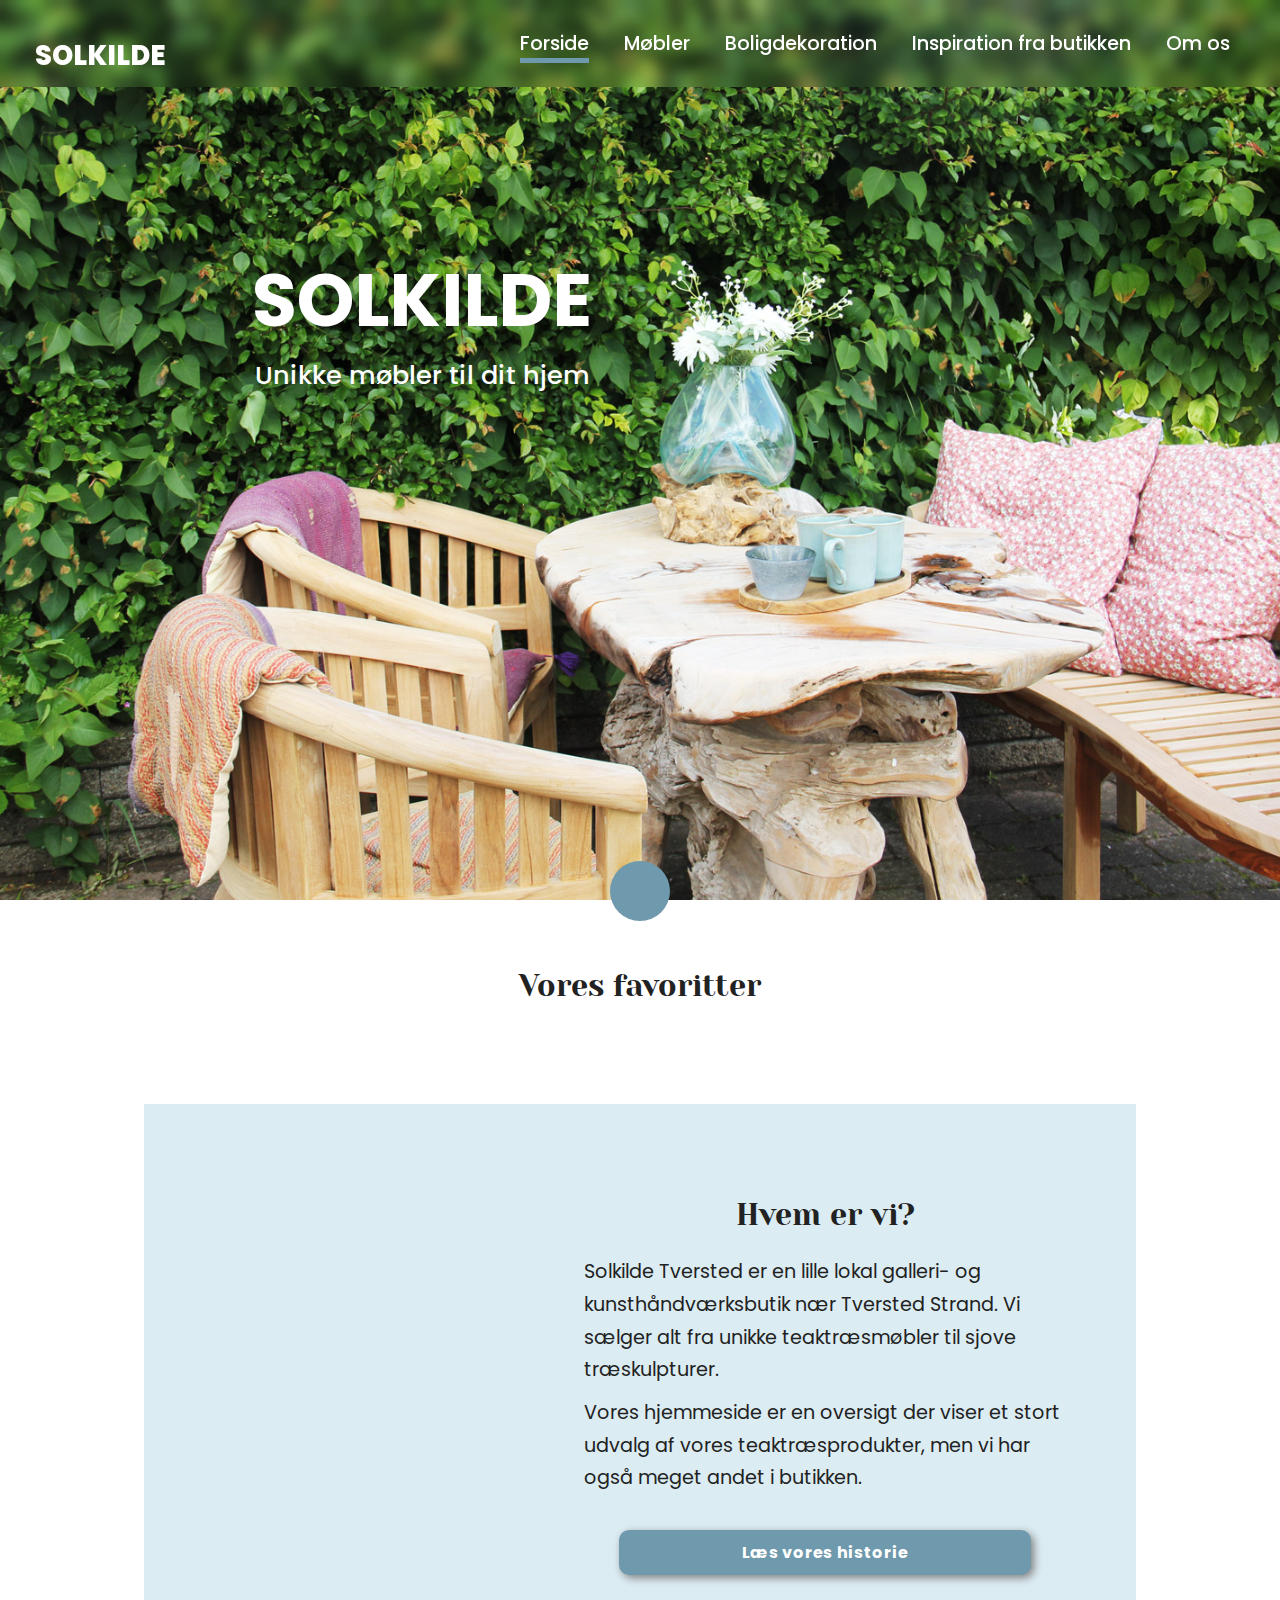
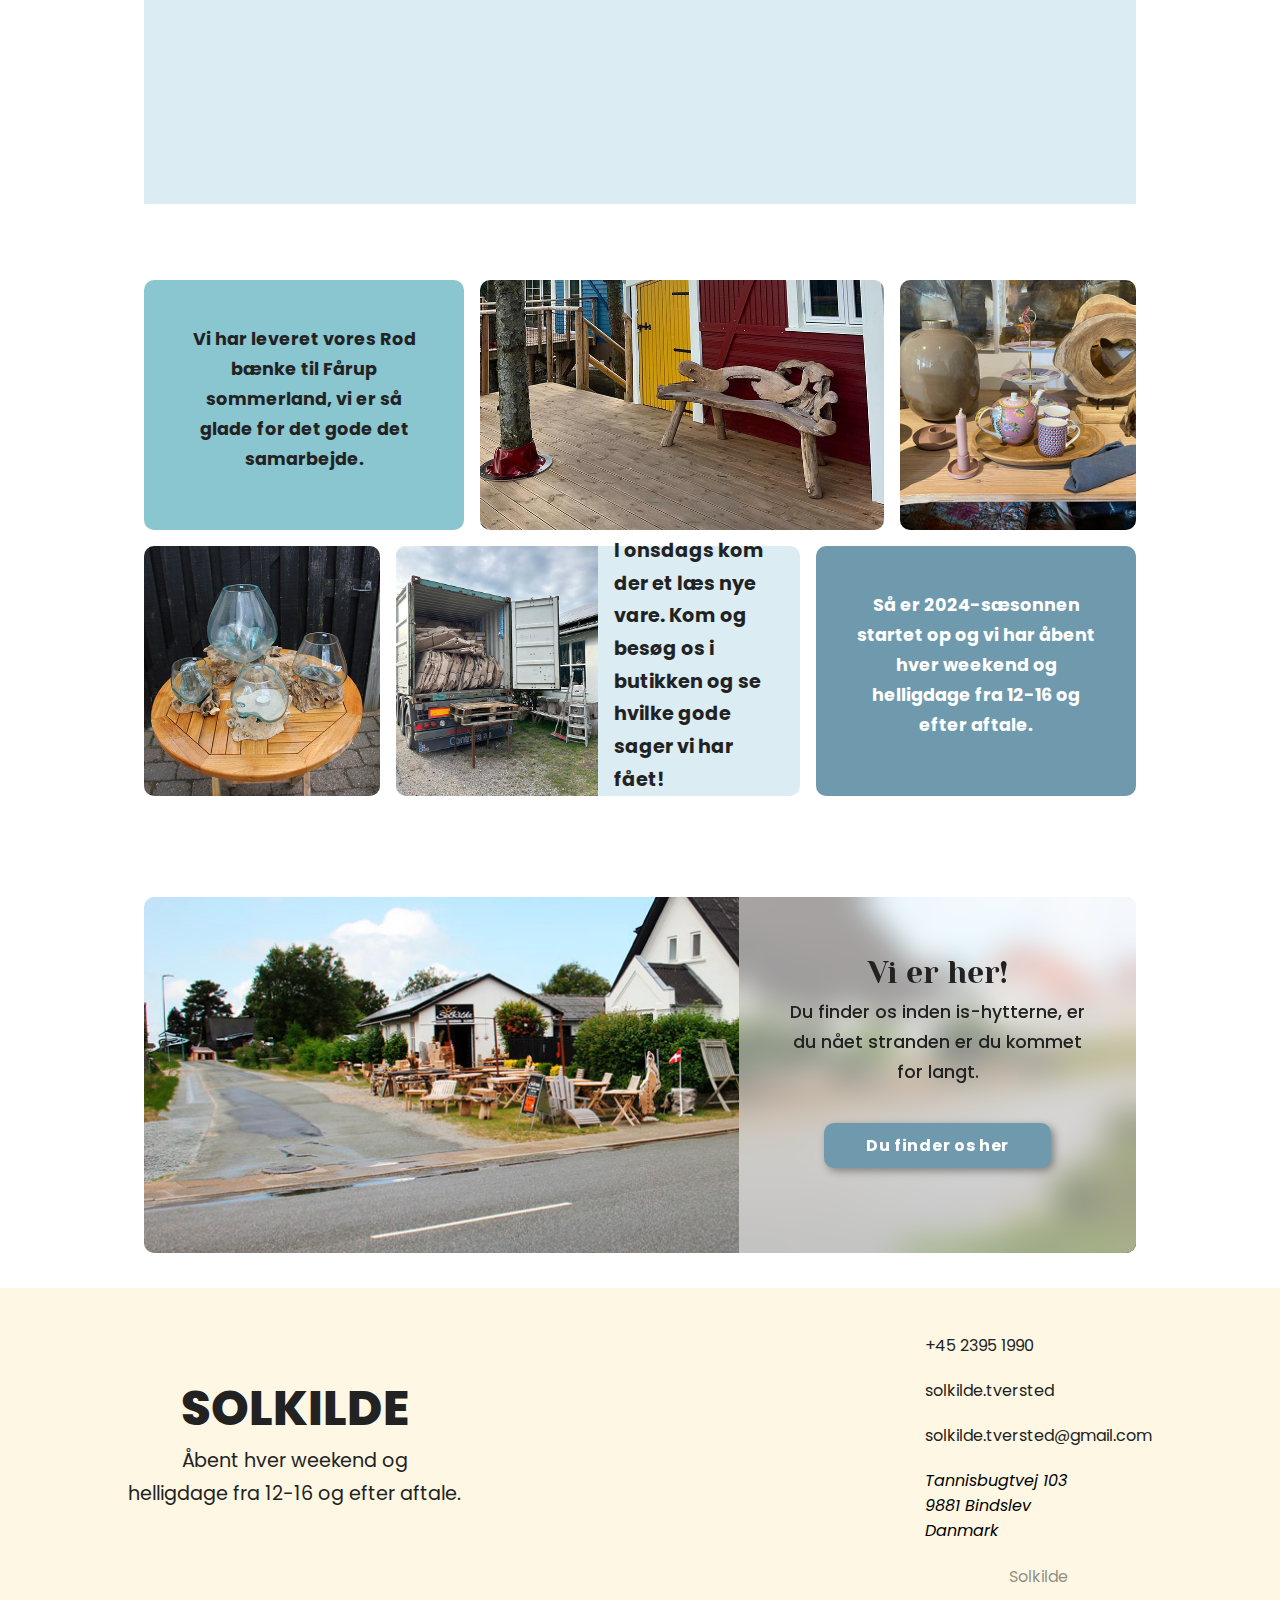
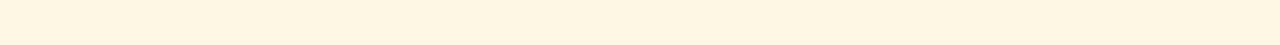
==== commit 5199ade6: "Rettet stavefejl" ====
--- a/index.html
+++ b/index.html
@@ -77,9 +77,9 @@
         <div class="hvemErViDesktop">
           <h2 class="index">Hvem er vi?</h2>
           <p>
-            Solkilde Tversted er en lille lokal en galleri- og
-            kunsthåndværksbutik nær Tversted Strand. Vi sælger alt fra unikke
-            teaktræsmøbler til sjove træskulpturer.
+            Solkilde Tversted er en lille lokal galleri- og kunsthåndværksbutik
+            nær Tversted Strand. Vi sælger alt fra unikke teaktræsmøbler til
+            sjove træskulpturer.
           </p>
           <p>
             Vores hjemmeside er en oversigt der viser et stort udvalg af vores
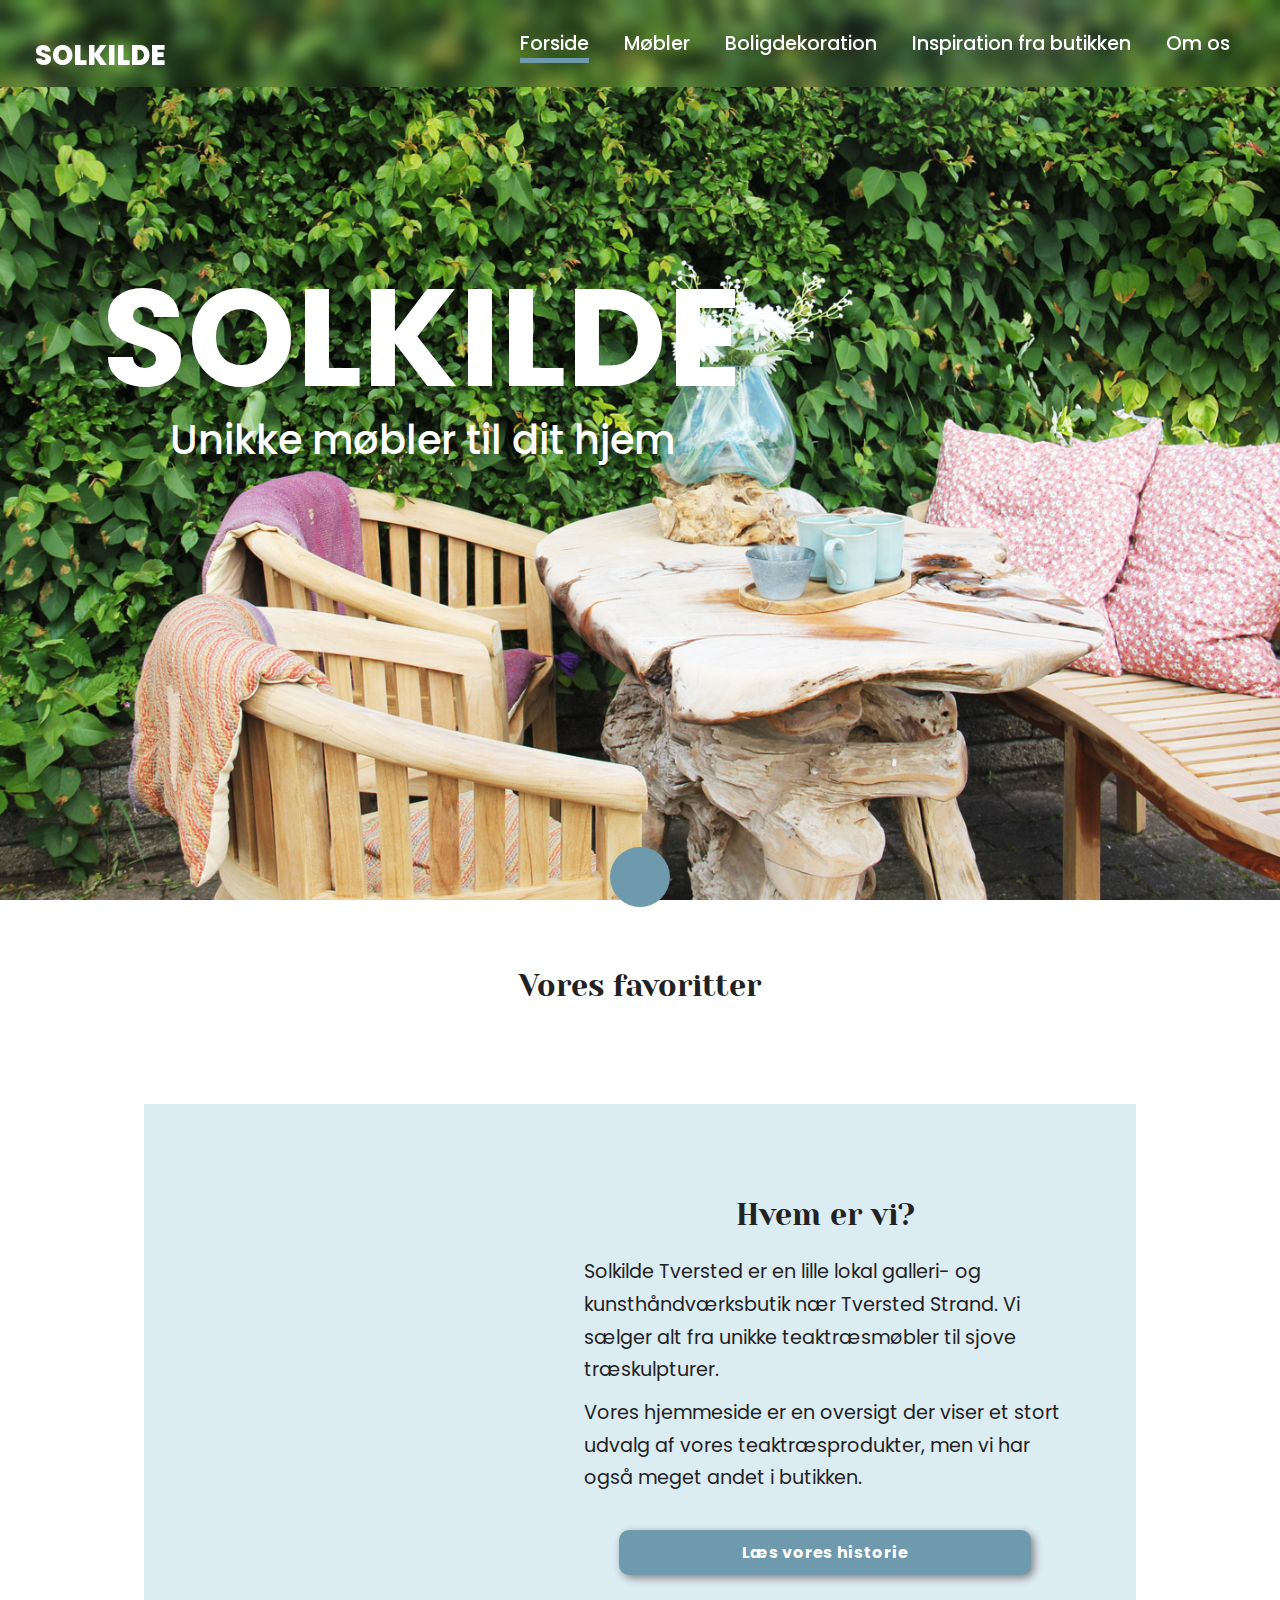
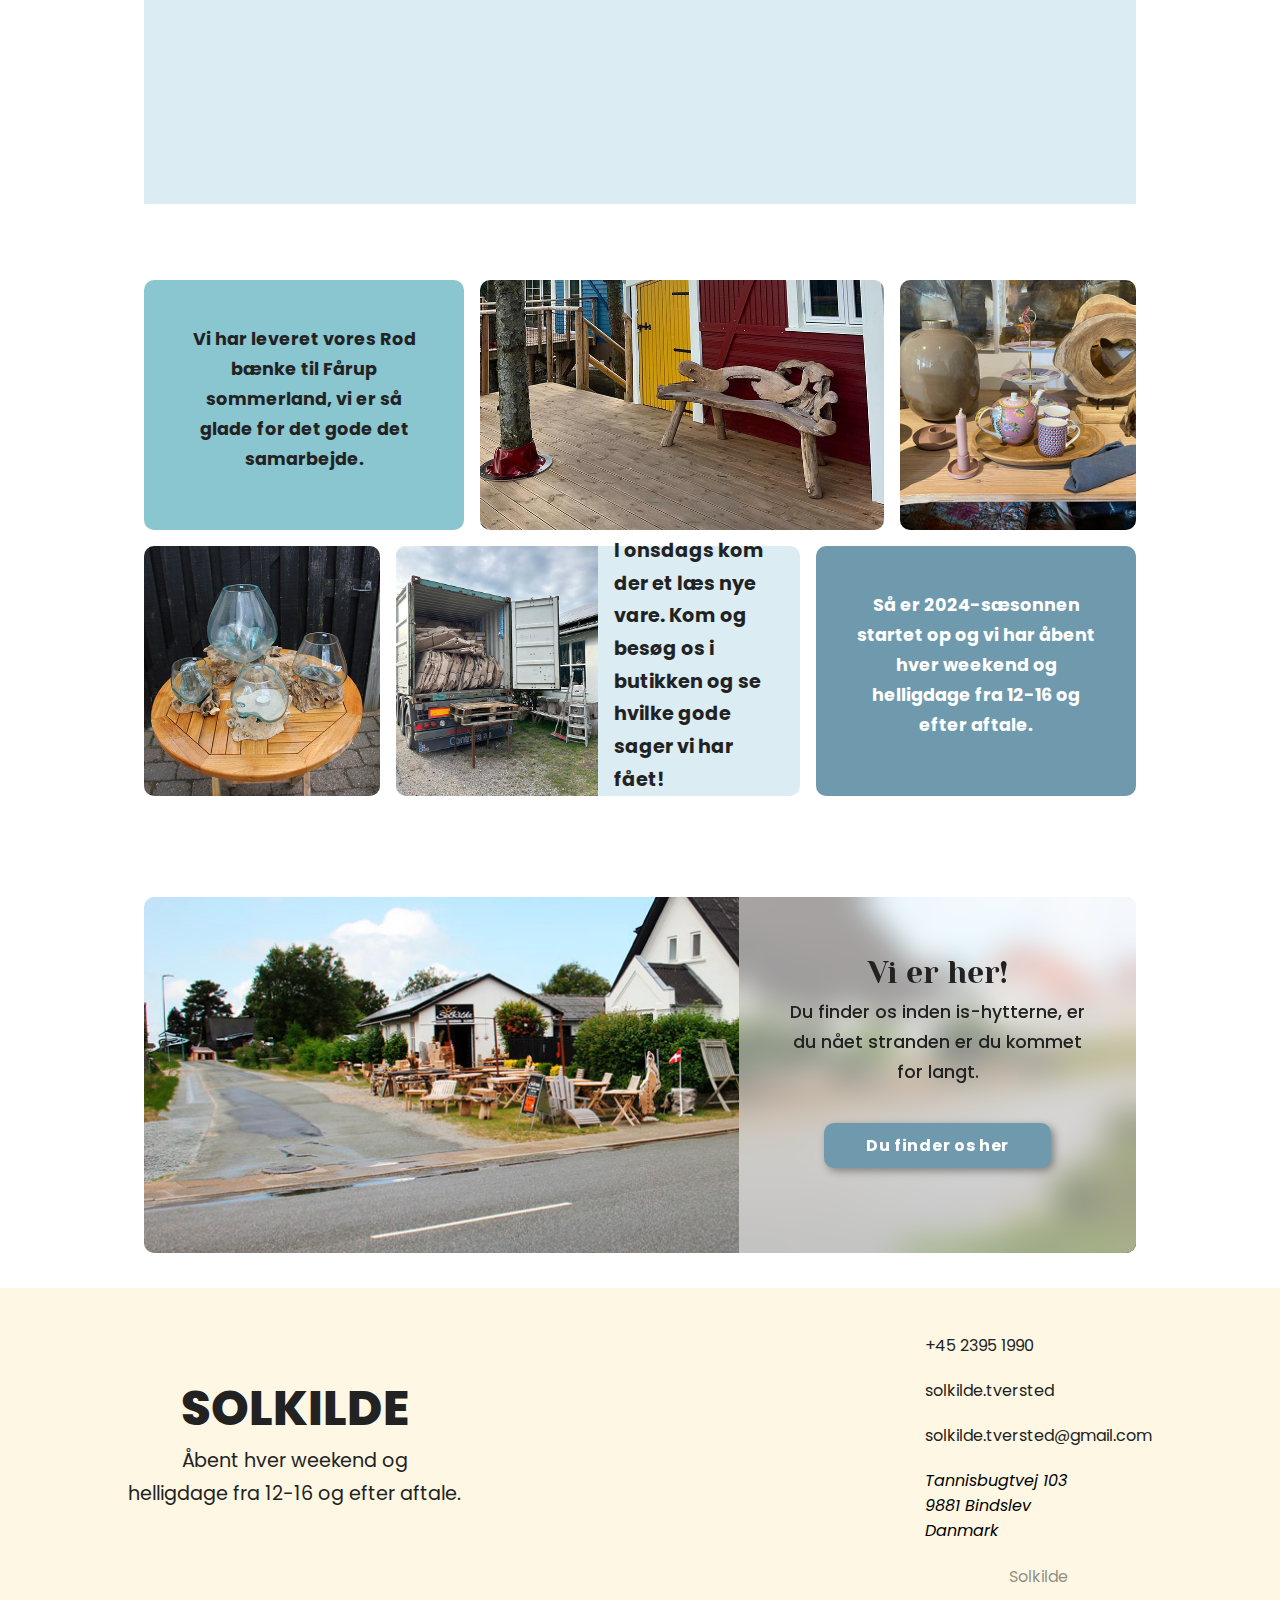
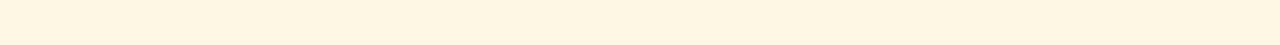
==== commit bae05e4a: "mehhhh - send help to words" ====
--- a/index.html
+++ b/index.html
@@ -9,10 +9,7 @@
     <!--UPDATE-->
 
     <title>Solkilde</title>
-    <!--UPDATE-->
-
     <link rel="icon" type="image/x-icon" href="./assets/fav.svg" />
-    <!-- UPDATE-->
     <link rel="stylesheet" href="./assets/css/style.css" />
     <link
       rel="stylesheet"
@@ -128,14 +125,14 @@
         <div class="imgContainer item3">
           <img
             src="./assets/img/opsætningbutik.jpg"
-            alt="Rodbænk stående i Fårup Sommerland. "
+            alt="En opstilling på et bord med Tallerkner, te kopper og vaser. "
           />
         </div>
 
         <div class="imgContainer item4">
           <img
             src="./assets/img/rodVaser.jpg"
-            alt="Rodbænk stående i Fårup Sommerland. "
+            alt="En opstilling på et bord af 4 rodvaser. "
           />
         </div>
 
@@ -143,7 +140,7 @@
           <div class="imgContainer">
             <img
               src="./assets/img/container.jpg"
-              alt="Rodbænk stående i Fårup Sommerland. "
+              alt="Billede af en lastbil af vare som solkile modtager. "
             />
           </div>
           <p>
--- a/assets/css/style.css
+++ b/assets/css/style.css
@@ -202,7 +202,8 @@
 
 a.btn:hover,
 .produkter button:hover,
-.filterMobilContainer button:hover {
+.filterMobilContainer button:hover,
+.contact #submitBtn:hover {
     background: var(--hoverButtonColor);
     transform: scale(1.05);
     transition: 0.3s ease-in-out;
@@ -239,20 +240,18 @@
     font-family: "Poppins", sans-serif;
     text-transform: uppercase;
     font-weight: 700;
-    /* margin-top: 350px; */
     color: var(--baseTextLightColor);
 }
 
 header h2 {
     font-size: 1.6rem;
     font-family: "Poppins", sans-serif;
-    margin:-13% 0;
+    margin: -13% 0;
     font-weight: 500;
     color: var(--baseTextLightColor);
 }
 
 header .heroTextBox {
-    /* background: rgba(0, 0, 0, 0.4); */
     min-height: 200px;
     position: relative;
     bottom: -15%;
@@ -285,13 +284,14 @@
     animation: bounce 1.8s ease infinite;
 
 }
+
 @keyframes bounce {
-  50%{
-    transform: translateY(-30%);
-  }  
-}
+    50% {
+        transform: translateY(-30%);
+    }
+}
+
 nav {
-    /* padding: var(--mediumSpacing) var(--mediumSpacing) var(--smallSpacing) var(--mediumSpacing); */
     display: flex;
     justify-content: space-between;
 }
@@ -557,6 +557,12 @@
     text-align: center;
     margin: 0;
     font-weight: 400;
+}
+
+.produktPreview:hover {
+    transform: scale(1.02) rotate(2deg);
+
+    transition: .6s;
 }
 
 /* --- PRODUKT SIDE  --- */
@@ -634,6 +640,8 @@
     width: 100%;
     padding: 15px var(--standardSpacing);
     font-family: "Poppins", sans-serif;
+    cursor: pointer;
+
 }
 
 .contact textarea {
@@ -678,6 +686,7 @@
     margin: var(--smallSpacing) 0 var(--largeSpacing) 0;
 }
 
+
 /* --- FILTER --- */
 .filterMobilContainer {
     display: flex;
@@ -727,6 +736,7 @@
     height: 20px;
     border-radius: var(--borderRadius);
     border: 92px solid #222;
+    cursor: pointer;
 }
 
 .filterBox label {
@@ -758,30 +768,38 @@
         background-position: center;
         position: relative;
     }
-    header .heroTextBox{
-            min-height: 200px;
-            position: relative;
-            bottom: -15%;
-            left: -17%;
-        }
-        header h2 {
-            font-size: 1.6rem;
-            font-family: "Poppins", sans-serif;
-            margin: -2% 0;
-            font-weight: 500;
-            color: var(--baseTextLightColor);
-        }
-    
-        header .scroll {
-            margin-left: auto;
-            margin-right: auto;
-            display: flex;
-            align-items: center;
-            flex-direction: column;
-            font-weight: 700;
-            position: relative;
-            bottom: -62%;
-        }
+
+    header .heroTextBox {
+        min-height: 200px;
+        position: relative;
+        bottom: -15%;
+        left: -17%;
+    }
+
+    header h1 {
+        font-size: 8.6rem;
+        margin: 0;
+    }
+
+    header h2 {
+        font-size: 2.5rem;
+        font-family: "Poppins", sans-serif;
+        margin: -50px 0;
+        font-weight: 500;
+        color: var(--baseTextLightColor);
+    }
+
+    header .scroll {
+        margin-left: auto;
+        margin-right: auto;
+        display: flex;
+        align-items: center;
+        flex-direction: column;
+        font-weight: 700;
+        position: relative;
+        bottom: -62%;
+    }
+
     main {
         grid-template-columns: 10% repeat(12, 1fr) 10%;
         gap: var(--standardSpacing);
@@ -1019,14 +1037,28 @@
         position: relative;
     }
 
+
+
     .active::after {
         width: 100%;
         left: 0;
         bottom: -5px;
     }
 
-    .desktopNav a:hover {
-        /* todo */
+    .desktopNav li::after {
+        content: "";
+        width: 100%;
+        height: 5px;
+        background: var(--hoverButtonColor);
+        position: absolute;
+        bottom: -5px;
+        left: 0;
+        transform: scaleX(0);
+        transition: 0.25s ease-in;
+    }
+
+    .desktopNav li:hover::after {
+        transform: scaleX(1);
     }
 
     .beskrivelse {
@@ -1097,7 +1129,7 @@
     .allFaq .faqBox {
         width: fit-content;
         margin: 0;
-        height: 1fr;
+       
 
     }
 
